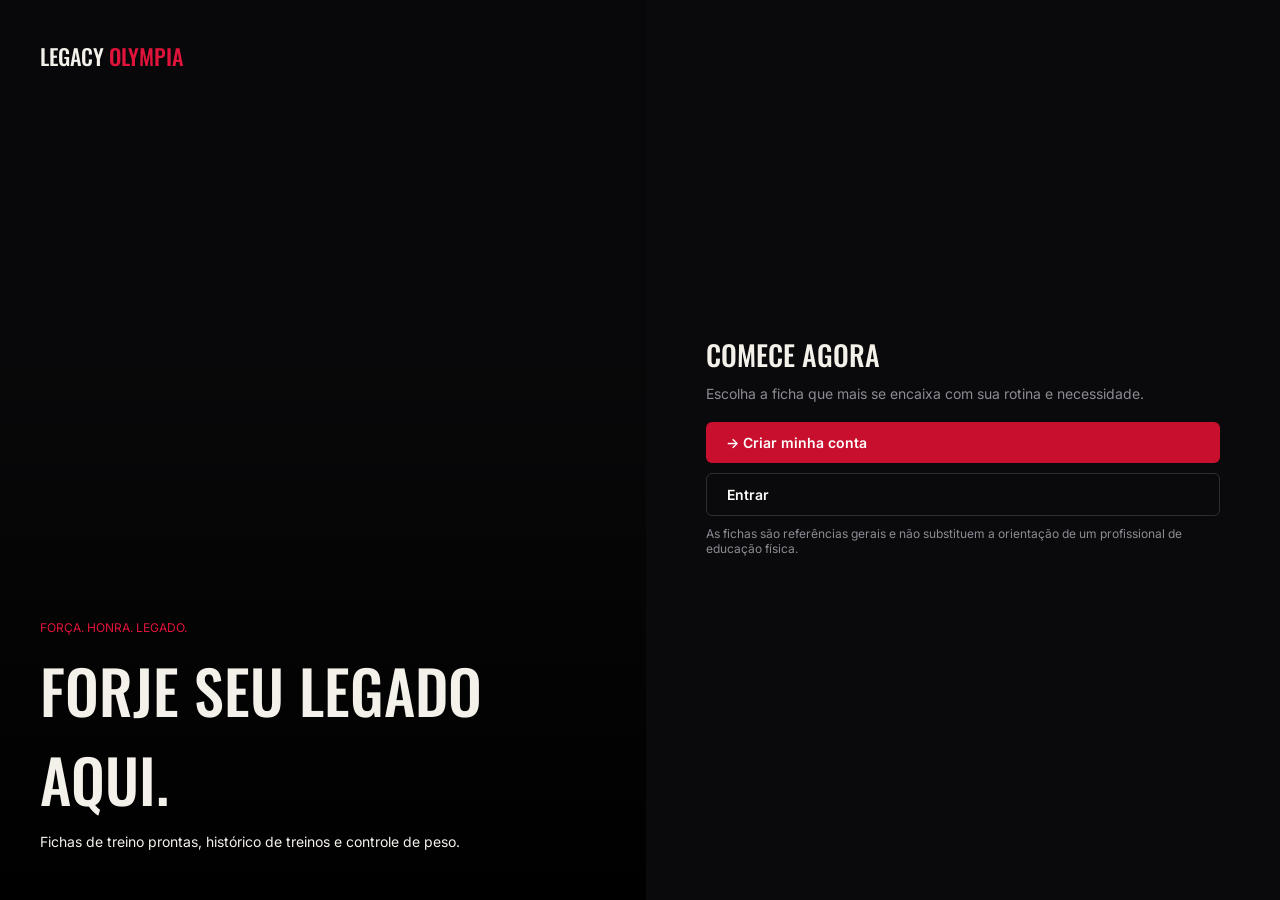
==== web-data-viz/public/index.html @ 77195422 "Primeiro commit" ====
<!DOCTYPE html>
<html lang="en">

<head>
    <meta charset="UTF-8">
    <meta http-equiv="X-UA-Compatible" content="IE=edge">
    <meta name="viewport" content="width=device-width, initial-scale=1.0">

    <title>Legacy Olympia | Página Inicial</title>

    <script src="./js/sessao.js"></script>

    <link rel="stylesheet" href="./css/estilo.css">
    <link rel="icon" href="./assets/icon/favicon2.ico">
    <link rel="preconnect" href="https://fonts.gstatic.com">
</head>

<body>
  <div class="auth">

    <div class="auth-imagem">
      <h3>Legacy <span class="vermelho">Olympia</span></h3>
      <div>
        <p class="vermelho pequeno">FORÇA. HONRA. LEGADO.</p>
        <h1>Forje seu legado aqui.</h1>
        <p>Fichas de treino prontas, histórico de treinos e controle de peso.</p>
      </div>
    </div>

    <div class="auth-form">
      <h2>Comece agora</h2>
      <p class="cinza">Escolha a ficha que mais se encaixa com sua rotina e necessidade.</p>
      <p>
        <a href="cadastro.html" class="botao">→ Criar minha conta</a>
        <a href="login.html" class="botao borda">Entrar</a>
      </p>
      <p class="cinza pequeno">As fichas são referências gerais e não substituem a orientação de um profissional de educação física.</p>
    </div>

  </div>
</body>

</html>
---- web-data-viz/public/css/estilo.css ----
@import url('https://fonts.googleapis.com/css2?family=Inter:wght@400;500;600&family=Oswald:wght@500&display=swap');

/* ===== BASE ===== */
* { box-sizing: border-box; }

body {
  margin: 0;
  background: #0a0a0c;
  color: #f4f1ea;
  font-family: 'Inter', sans-serif;
  font-size: 14px;
}

a { color: inherit; text-decoration: none; } /* customização da tag em específico */
p { margin: 0 0 10px; }

h1, h2, h3 {
  margin: 0 0 10px;
  font-family: 'Oswald', sans-serif;
  font-weight: 500;
  text-transform: uppercase;
}
h1 { font-size: 44px; }
h2 { font-size: 28px; }
h3 { font-size: 22px; }

/* ===== CLASSES GENÉRICAS ===== */
.container { width: 90%; max-width: 1100px; margin: 0 auto; }
.vermelho { color: #e0143a; }
.cinza { color: #8b8b93; }
.pequeno { font-size: 12px; }
.centro { text-align: center; }

/* alinha itens lado a lado, um em cada ponta */
.linha { display: flex; justify-content: space-between; align-items: center; gap: 16px; }

/* grades de colunas */
.col2, .col3, .col4 { display: grid; gap: 16px; margin-bottom: 16px; }
.col2 { grid-template-columns: 2fr 1fr; }
.col3 { grid-template-columns: repeat(3, 1fr); }
.col4 { grid-template-columns: repeat(4, 1fr); }

/* caixas */
.card { background: #141417; border: 1px solid #26262b; border-radius: 10px; padding: 20px; }
.destaque { background: #1b0a0f; border-color: #4a0f1a; }
.selecionado { border-color: #c8102e; }

/* botão e formulário */
.botao {
  display: inline-block; padding: 12px 20px;
  background: #c8102e; color: #fff;
  border: 0; border-radius: 6px;
  font-size: 14px; font-weight: 600; cursor: pointer;
}
.botao.borda { background: transparent; border: 1px solid #2d2d33; }

label { display: block; margin-bottom: 8px; font-weight: 500; }
input {
  width: 100%; padding: 14px; margin-bottom: 16px;
  background: #141417; color: #f4f1ea;
  border: 1px solid #26262b; border-radius: 8px;
}
input[type=checkbox] { width: auto; margin-right: 8px; }

/* tabela */
table { width: 100%; border-collapse: collapse; }
th { padding: 10px; background: #18181c; text-align: left; font-size: 11px; font-weight: 400; text-transform: uppercase; color: #8b8b93; }
td { padding: 12px 10px; border-top: 1px solid #26262b; }

/* ===== TELAS DE LOGIN / CADASTRO ===== */
.auth { display: flex; min-height: 100vh; }

.auth-imagem {
  flex: 1.1; padding: 40px;
  display: flex; flex-direction: column; justify-content: space-between;
  background: linear-gradient(to top, #000 0%, rgba(0,0,0,.2) 60%), url('../assets/imgs/hero-academia.jpg') center top / cover;
}
.auth-imagem h1 { font-size: 60px; }

.auth-form { flex: 1; padding: 40px 60px; display: flex; flex-direction: column; justify-content: center; }
.auth-form form { width: 100%; max-width: 460px; margin: 0 auto; }
.auth-form .botao { width: 100%; margin-top: 10px; }

/* ===== TELAS DO SISTEMA ===== */
.topo { padding: 22px 0; border-bottom: 1px solid #1e1e22; }
.menu a { margin-left: 24px; color: #9a9aa2; }
.menu a.ativo { color: #e0143a; font-weight: 600; }

.letra { margin-right: 10px; padding: 4px 10px; background: #2a0b12; border-radius: 4px; color: #e0143a; font-family: 'Oswald', sans-serif; }

.barras { display: flex; align-items: flex-end; justify-content: space-around; height: 120px; }
.barra { width: 40px; background: #c8102e; }

.rodape { margin-top: 40px; padding: 24px 0; border-top: 1px solid #1e1e22; color: #8b8b93; font-size: 12px; }

/* ===== CELULAR ===== */
@media (max-width: 800px) {
  .auth { display: block; }
  .auth-imagem { display: none; }
  .auth-form { padding: 30px 20px; }
  .col2, .col3, .col4 { grid-template-columns: 1fr; }
  .linha { flex-wrap: wrap; }
}
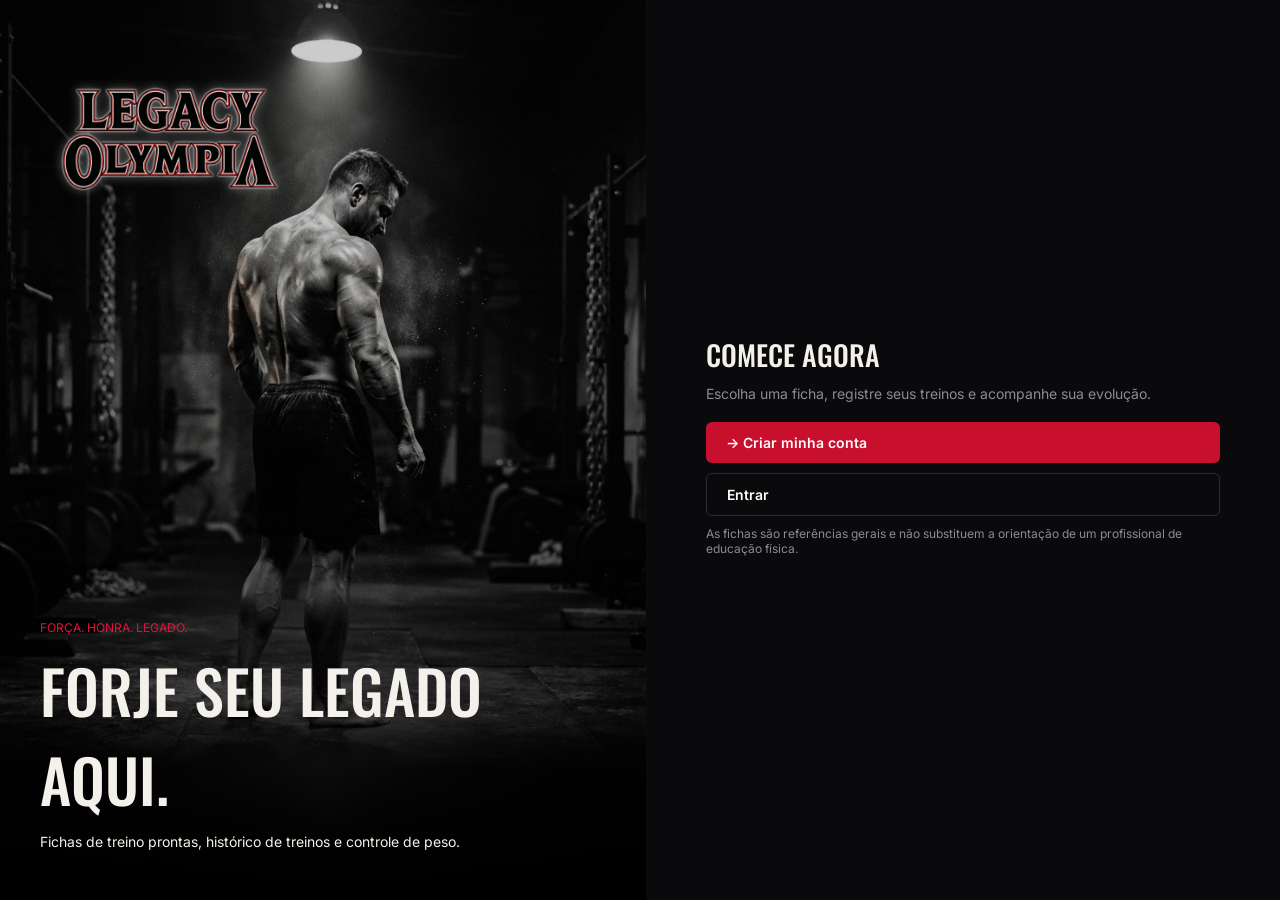
==== commit 23db1e65: "Primeira forma do site" ====
--- a/web-data-viz/public/index.html
+++ b/web-data-viz/public/index.html
@@ -1,25 +1,18 @@
 <!DOCTYPE html>
-<html lang="en">
+<html lang="pt-br">
 
 <head>
-    <meta charset="UTF-8">
-    <meta http-equiv="X-UA-Compatible" content="IE=edge">
-    <meta name="viewport" content="width=device-width, initial-scale=1.0">
-
-    <title>Legacy Olympia | Página Inicial</title>
-
-    <script src="./js/sessao.js"></script>
-
-    <link rel="stylesheet" href="./css/estilo.css">
-    <link rel="icon" href="./assets/icon/favicon2.ico">
-    <link rel="preconnect" href="https://fonts.gstatic.com">
+  <meta charset="UTF-8">
+  <meta name="viewport" content="width=device-width, initial-scale=1.0">
+  <title>Legacy Olympia | Página Inicial</title>
+  <link rel="stylesheet" href="./css/estilo.css">
 </head>
 
 <body>
   <div class="auth">
 
     <div class="auth-imagem">
-      <h3>Legacy <span class="vermelho">Olympia</span></h3>
+      <img src="./assets/logo-legacy-olympia.png" alt="Legacy Olympia" class="logo">
       <div>
         <p class="vermelho pequeno">FORÇA. HONRA. LEGADO.</p>
         <h1>Forje seu legado aqui.</h1>
@@ -29,7 +22,7 @@
 
     <div class="auth-form">
       <h2>Comece agora</h2>
-      <p class="cinza">Escolha a ficha que mais se encaixa com sua rotina e necessidade.</p>
+      <p class="cinza">Escolha uma ficha, registre seus treinos e acompanhe sua evolução.</p>
       <p>
         <a href="cadastro.html" class="botao">→ Criar minha conta</a>
         <a href="login.html" class="botao borda">Entrar</a>
@@ -40,4 +33,4 @@
   </div>
 </body>
 
-</html>+</html>
--- a/web-data-viz/public/css/estilo.css
+++ b/web-data-viz/public/css/estilo.css
@@ -11,7 +11,7 @@
   font-size: 14px;
 }
 
-a { color: inherit; text-decoration: none; } /* customização da tag em específico */
+a { color: inherit; text-decoration: none; }
 p { margin: 0 0 10px; }
 
 h1, h2, h3 {
@@ -67,6 +67,10 @@
 th { padding: 10px; background: #18181c; text-align: left; font-size: 11px; font-weight: 400; text-transform: uppercase; color: #8b8b93; }
 td { padding: 12px 10px; border-top: 1px solid #26262b; }
 
+/* ===== LOGO ===== */
+.logo { display: block; width: 260px; max-width: 100%; height: auto; filter: drop-shadow(0 0 1px #fff) drop-shadow(0 0 6px rgba(255,255,255,.35)); }
+.logo-topo { width: auto; height: 56px; }
+
 /* ===== TELAS DE LOGIN / CADASTRO ===== */
 .auth { display: flex; min-height: 100vh; }
 
@@ -80,6 +84,19 @@
 .auth-form { flex: 1; padding: 40px 60px; display: flex; flex-direction: column; justify-content: center; }
 .auth-form form { width: 100%; max-width: 460px; margin: 0 auto; }
 .auth-form .botao { width: 100%; margin-top: 10px; }
+
+/* lista de exigências do cadastro */
+.requisitos { margin-bottom: 16px; padding: 14px 16px; background: #141417; border: 1px solid #26262b; border-radius: 8px; }
+.requisitos.destacar { border-color: #c8102e; }
+.requisitos ul { margin: 0; padding: 0; list-style: none; }
+.requisitos li { padding: 4px 0; font-size: 13px; }
+.requisitos li.ok { color: #f4f1ea; }
+.requisitos li.erro { color: #8b8b93; }
+
+.mensagem { margin-bottom: 8px; font-size: 13px; }
+.mensagem:empty { display: none; }
+.mensagem.ok { color: #3fb76b; }
+.mensagem.erro { color: #e0143a; }
 
 /* ===== TELAS DO SISTEMA ===== */
 .topo { padding: 22px 0; border-bottom: 1px solid #1e1e22; }
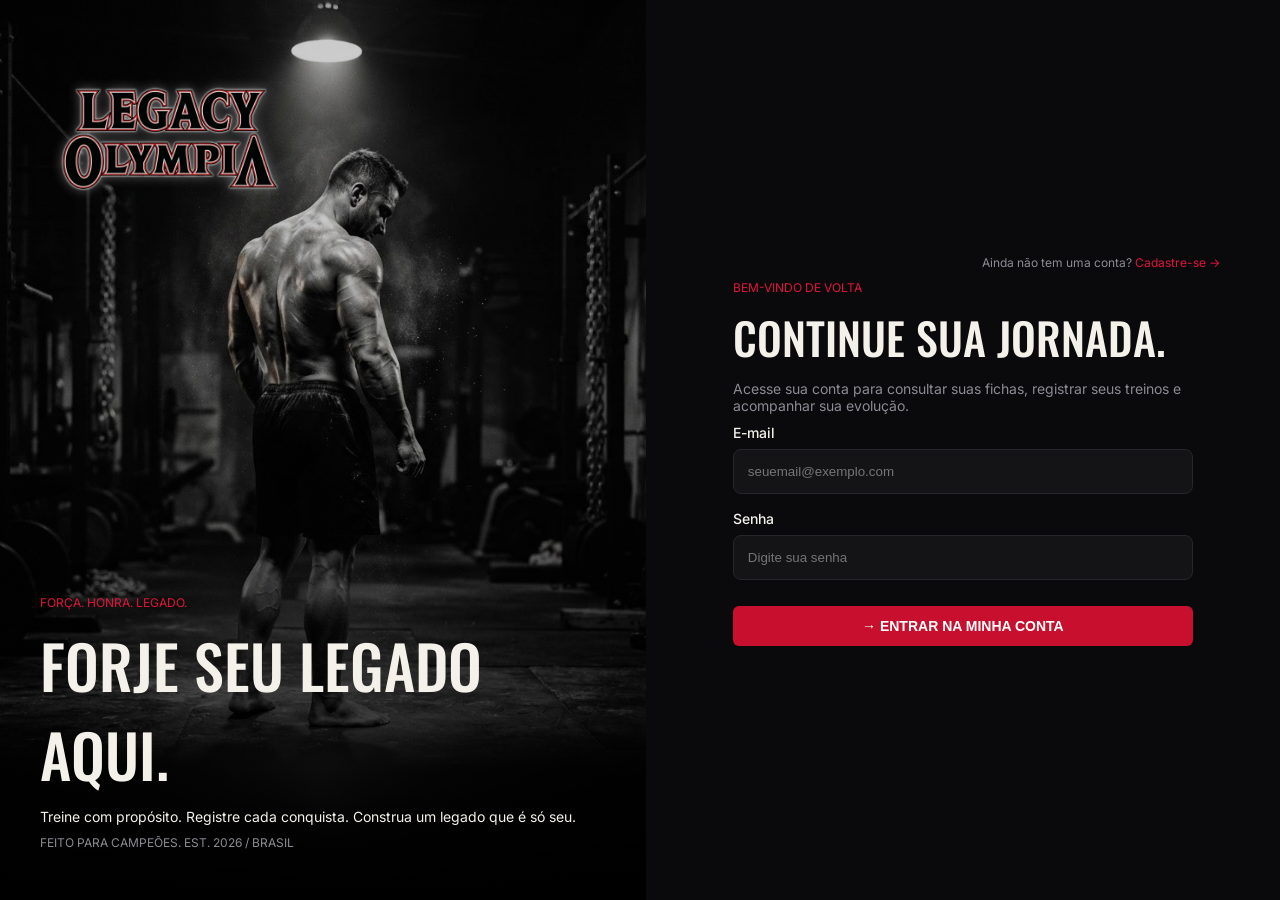
==== commit f4cf72f7: "Concertando a função de cadastrar e logar" ====
--- a/web-data-viz/public/index.html
+++ b/web-data-viz/public/index.html
@@ -4,8 +4,9 @@
 <head>
   <meta charset="UTF-8">
   <meta name="viewport" content="width=device-width, initial-scale=1.0">
-  <title>Legacy Olympia | Página Inicial</title>
+  <title>Legacy Olympia | Login</title>
   <link rel="stylesheet" href="./css/estilo.css">
+  <link rel="icon" href="./assets/icon/favicon2.ico">
 </head>
 
 <body>
@@ -16,21 +17,97 @@
       <div>
         <p class="vermelho pequeno">FORÇA. HONRA. LEGADO.</p>
         <h1>Forje seu legado aqui.</h1>
-        <p>Fichas de treino prontas, histórico de treinos e controle de peso.</p>
+        <p>Treine com propósito. Registre cada conquista. Construa um legado que é só seu.</p>
+        <p class="cinza pequeno">FEITO PARA CAMPEÕES. EST. 2026 / BRASIL</p>
       </div>
     </div>
 
     <div class="auth-form">
-      <h2>Comece agora</h2>
-      <p class="cinza">Escolha uma ficha, registre seus treinos e acompanhe sua evolução.</p>
-      <p>
-        <a href="cadastro.html" class="botao">→ Criar minha conta</a>
-        <a href="login.html" class="botao borda">Entrar</a>
-      </p>
-      <p class="cinza pequeno">As fichas são referências gerais e não substituem a orientação de um profissional de educação física.</p>
+      <p class="cinza pequeno" style="text-align: right;">Ainda não tem uma conta? <a href="cadastro.html" class="vermelho">Cadastre-se →</a></p>
+
+      <form onsubmit="entrar(); return false">
+        <p class="vermelho pequeno">BEM-VINDO DE VOLTA</p>
+        <h1>Continue sua jornada.</h1>
+        <p class="cinza">Acesse sua conta para consultar suas fichas, registrar seus treinos e acompanhar sua evolução.</p>
+
+        <label>E-mail</label>
+        <input type="email" id="email_input" placeholder="seuemail@exemplo.com">
+
+        <label>Senha</label>
+        <input type="password" id="senha_input" placeholder="Digite sua senha">
+
+        <div id="div_mensagem" class="mensagem"></div>
+
+        <button type="submit" class="botao">→ ENTRAR NA MINHA CONTA</button>
+      </form>
+
     </div>
 
   </div>
 </body>
 
 </html>
+
+<script>
+  function mostrarMensagem(texto, tipo) {
+    div_mensagem.innerHTML = texto;
+    div_mensagem.style.color = tipo === "ok" ? "#2ecc71" : "#e74c3c";
+  }
+
+  function validar(email, senha) {
+    if (email.trim() === "" || senha.trim() === "") {
+      mostrarMensagem("Preencha o e-mail e a senha para entrar!", "erro");
+      return false;
+    }
+
+    if (!email.includes("@") || !email.includes(".")) {
+      mostrarMensagem("Informe um e-mail válido.", "erro");
+      return false;
+    }
+
+    return true;
+  }
+
+  function entrar() {
+    var emailVar = email_input.value;
+    var senhaVar = senha_input.value;
+
+    if (!validar(emailVar, senhaVar)) return false;
+
+    fetch("/usuarios/autenticar", {
+      method: "POST",
+      headers: {
+        "Content-Type": "application/json"
+      },
+      body: JSON.stringify({
+        emailServer: emailVar.trim(),
+        senhaServer: senhaVar
+      })
+    })
+      .then(function (resposta) {
+        if (resposta.ok) {
+          resposta.json().then(function (json) {
+            sessionStorage.EMAIL_USUARIO = json.email;
+            sessionStorage.NOME_USUARIO = json.nome;
+            sessionStorage.ID_USUARIO = json.id;
+
+            mostrarMensagem("✅ Login realizado com sucesso! Redirecionando...", "ok");
+
+            setTimeout(function () {
+              window.location = "fichas.html";
+            }, 1500);
+          });
+        } else {
+          resposta.text().then(function (texto) {
+            mostrarMensagem("❌ " + (texto || "E-mail e/ou senha inválidos."), "erro");
+          });
+        }
+      })
+      .catch(function (erro) {
+        console.log(erro);
+        mostrarMensagem("❌ Não foi possível se conectar ao servidor.", "erro");
+      });
+
+    return false;
+  }
+</script>
